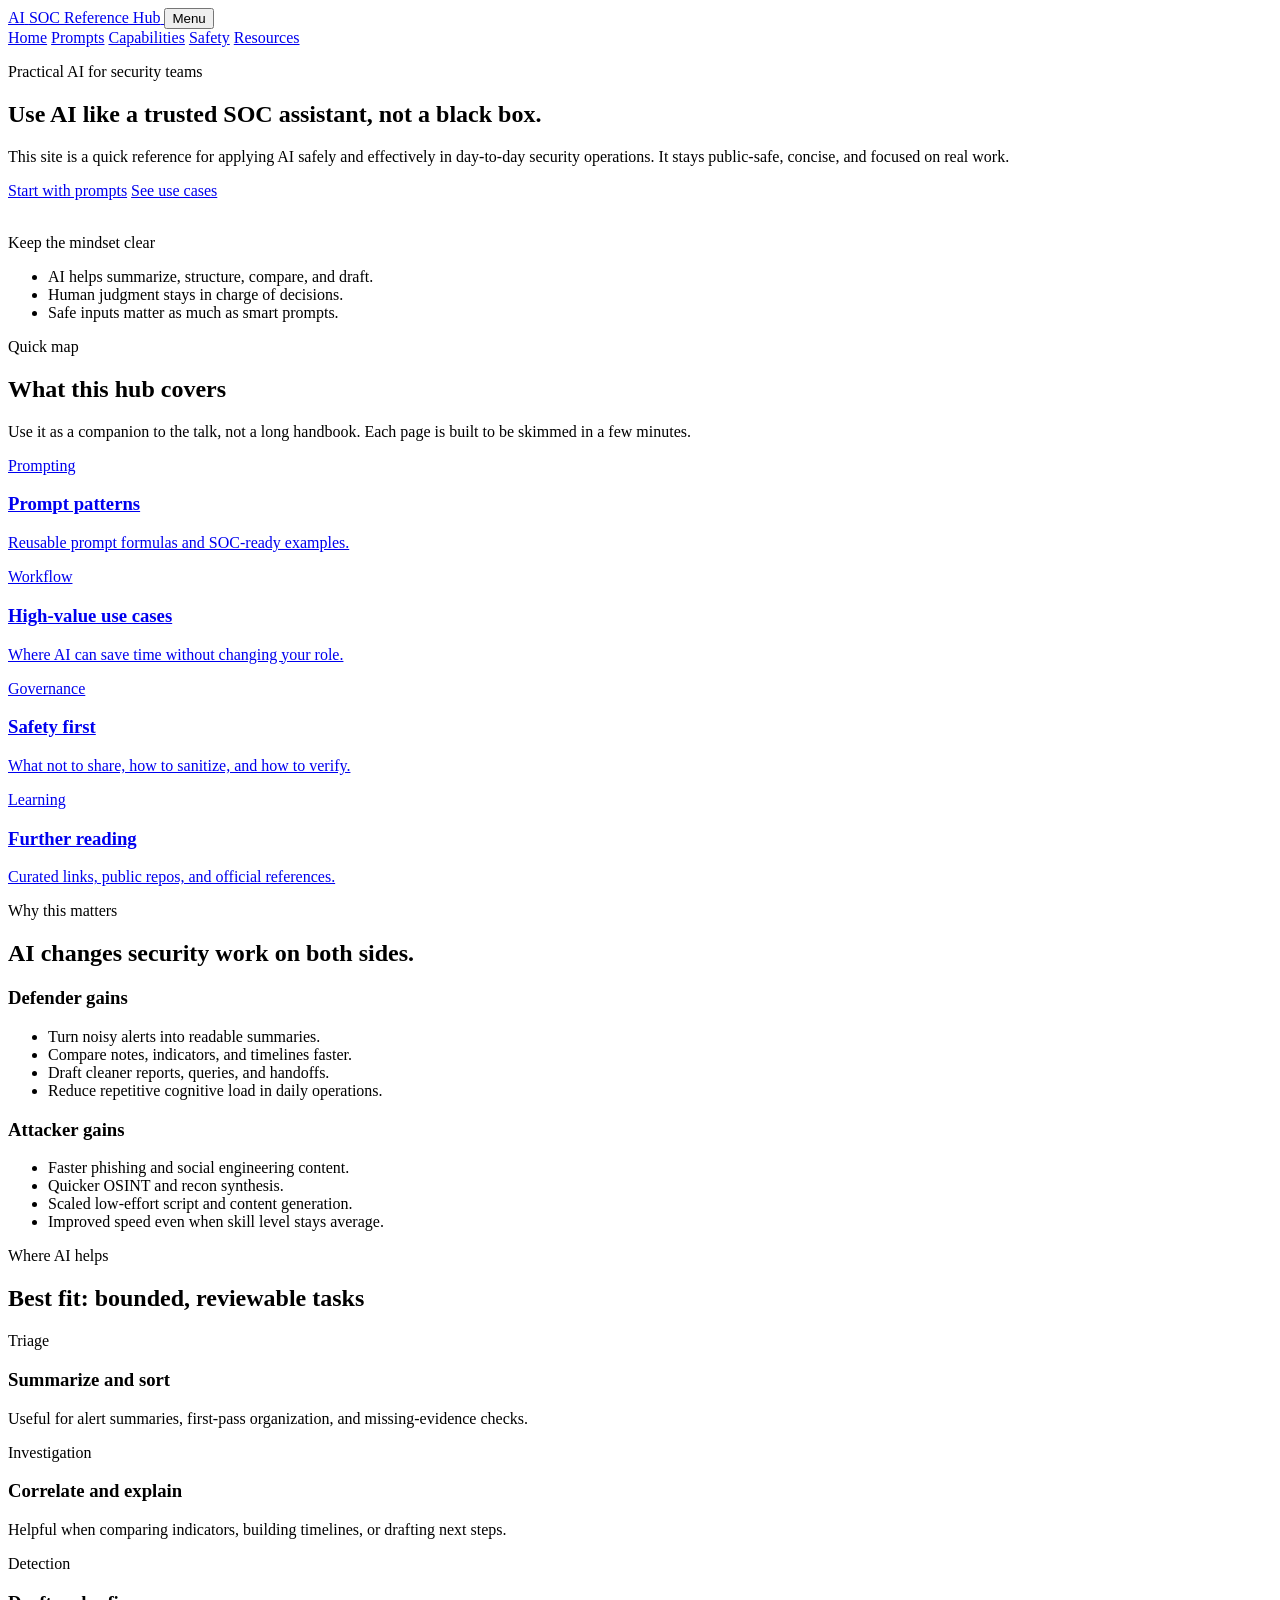
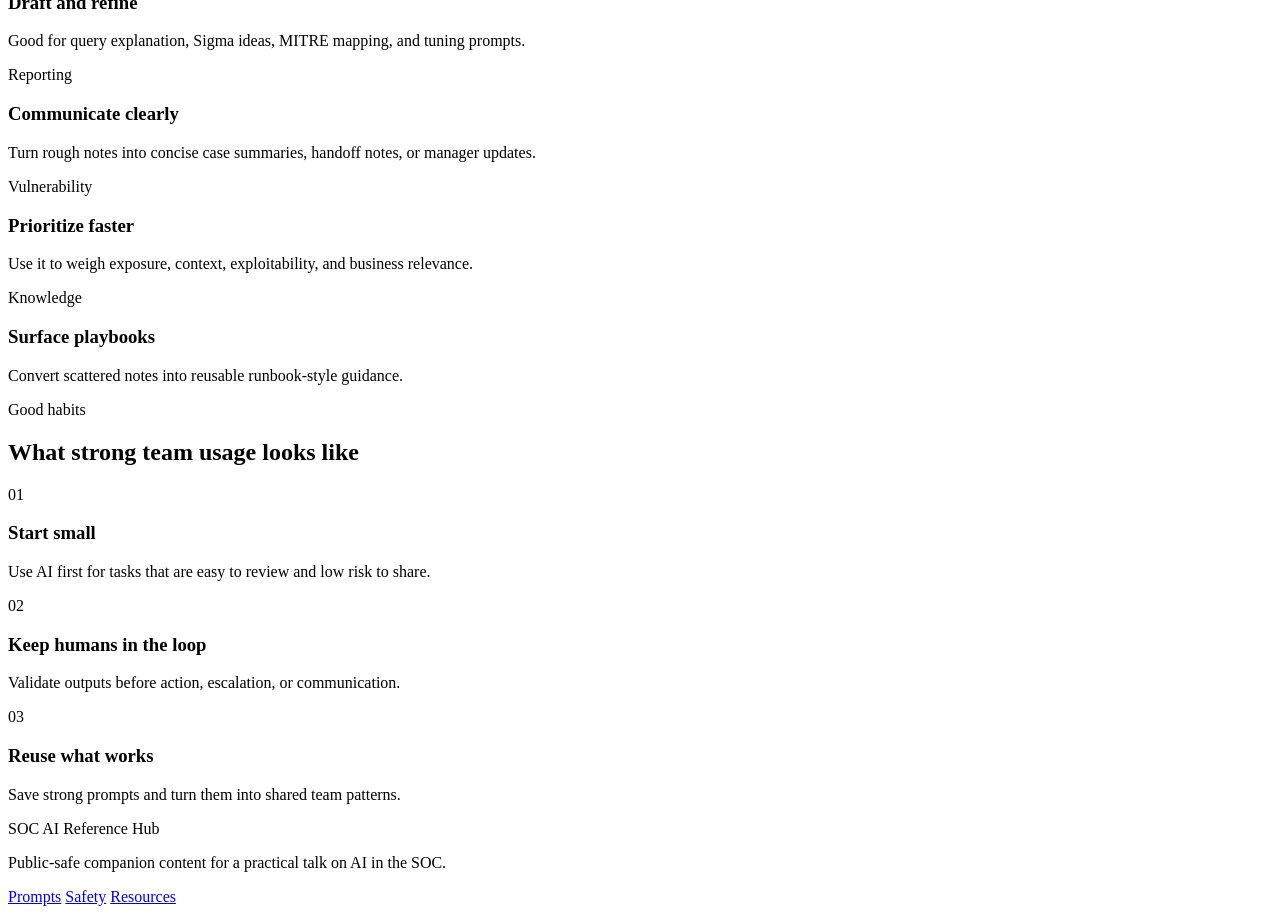
==== index.html @ 1b056420 "Genesis" ====
<!DOCTYPE html>
<html lang="en">
  <head>
    <meta charset="UTF-8" />
    <meta name="viewport" content="width=device-width, initial-scale=1.0" />
    <meta
      name="description"
      content="A concise, public-safe reference site on practical AI use in a SOC environment."
    />
    <title>AI in the SOC | Reference Hub</title>
    <link rel="preconnect" href="https://fonts.googleapis.com" />
    <link rel="preconnect" href="https://fonts.gstatic.com" crossorigin />
    <link
      href="https://fonts.googleapis.com/css2?family=Cormorant+Garamond:wght@500;600;700&family=Inter:wght@400;500;600;700&display=swap"
      rel="stylesheet"
    />
    <link rel="stylesheet" href="assets/css/styles.css" />
  </head>
  <body data-page="home">
    <header class="site-header">
      <div class="container nav-shell">
        <a class="brand" href="index.html">
          <span class="brand-mark">AI</span>
          <span class="brand-text">SOC Reference Hub</span>
        </a>
        <button
          class="nav-toggle"
          type="button"
          aria-expanded="false"
          aria-controls="site-nav"
        >
          Menu
        </button>
        <nav class="site-nav" id="site-nav" aria-label="Primary">
          <a href="index.html" data-nav="home">Home</a>
          <a href="prompts.html" data-nav="prompts">Prompts</a>
          <a href="capabilities.html" data-nav="capabilities">Capabilities</a>
          <a href="safety.html" data-nav="safety">Safety</a>
          <a href="resources.html" data-nav="resources">Resources</a>
        </nav>
      </div>
    </header>

    <main>
      <section class="hero">
        <div class="container hero-grid">
          <div class="hero-copy">
            <p class="eyebrow">Practical AI for security teams</p>
            <h1>Use AI like a trusted SOC assistant, not a black box.</h1>
            <p class="hero-text">
              This site is a quick reference for applying AI safely and
              effectively in day-to-day security operations. It stays public-safe,
              concise, and focused on real work.
            </p>
            <div class="hero-actions">
              <a class="button button-primary" href="prompts.html">Start with prompts</a>
              <a class="button button-secondary" href="capabilities.html">See use cases</a>
            </div>
          </div>
          <aside class="hero-card">
            <img
              src="assets/img/editorial-wave.svg"
              alt=""
              class="hero-illustration"
            />
            <div class="hero-card-inner">
              <p class="mini-heading">Keep the mindset clear</p>
              <ul class="check-list">
                <li>AI helps summarize, structure, compare, and draft.</li>
                <li>Human judgment stays in charge of decisions.</li>
                <li>Safe inputs matter as much as smart prompts.</li>
              </ul>
            </div>
          </aside>
        </div>
      </section>

      <section class="section">
        <div class="container">
          <div class="section-heading">
            <p class="eyebrow">Quick map</p>
            <h2>What this hub covers</h2>
            <p>
              Use it as a companion to the talk, not a long handbook. Each page
              is built to be skimmed in a few minutes.
            </p>
          </div>
          <div class="card-grid card-grid-4">
            <a class="feature-card" href="prompts.html">
              <span class="tag">Prompting</span>
              <h3>Prompt patterns</h3>
              <p>Reusable prompt formulas and SOC-ready examples.</p>
            </a>
            <a class="feature-card" href="capabilities.html">
              <span class="tag">Workflow</span>
              <h3>High-value use cases</h3>
              <p>Where AI can save time without changing your role.</p>
            </a>
            <a class="feature-card" href="safety.html">
              <span class="tag">Governance</span>
              <h3>Safety first</h3>
              <p>What not to share, how to sanitize, and how to verify.</p>
            </a>
            <a class="feature-card" href="resources.html">
              <span class="tag">Learning</span>
              <h3>Further reading</h3>
              <p>Curated links, public repos, and official references.</p>
            </a>
          </div>
        </div>
      </section>

      <section class="section section-muted">
        <div class="container">
          <div class="section-heading">
            <p class="eyebrow">Why this matters</p>
            <h2>AI changes security work on both sides.</h2>
          </div>
          <div class="split-grid">
            <article class="paper-card">
              <h3>Defender gains</h3>
              <ul class="plain-list">
                <li>Turn noisy alerts into readable summaries.</li>
                <li>Compare notes, indicators, and timelines faster.</li>
                <li>Draft cleaner reports, queries, and handoffs.</li>
                <li>Reduce repetitive cognitive load in daily operations.</li>
              </ul>
            </article>
            <article class="paper-card accent-card">
              <h3>Attacker gains</h3>
              <ul class="plain-list">
                <li>Faster phishing and social engineering content.</li>
                <li>Quicker OSINT and recon synthesis.</li>
                <li>Scaled low-effort script and content generation.</li>
                <li>Improved speed even when skill level stays average.</li>
              </ul>
            </article>
          </div>
        </div>
      </section>

      <section class="section">
        <div class="container">
          <div class="section-heading">
            <p class="eyebrow">Where AI helps</p>
            <h2>Best fit: bounded, reviewable tasks</h2>
          </div>
          <div class="card-grid card-grid-3">
            <article class="info-card">
              <span class="tag">Triage</span>
              <h3>Summarize and sort</h3>
              <p>Useful for alert summaries, first-pass organization, and missing-evidence checks.</p>
            </article>
            <article class="info-card">
              <span class="tag">Investigation</span>
              <h3>Correlate and explain</h3>
              <p>Helpful when comparing indicators, building timelines, or drafting next steps.</p>
            </article>
            <article class="info-card">
              <span class="tag">Detection</span>
              <h3>Draft and refine</h3>
              <p>Good for query explanation, Sigma ideas, MITRE mapping, and tuning prompts.</p>
            </article>
            <article class="info-card">
              <span class="tag">Reporting</span>
              <h3>Communicate clearly</h3>
              <p>Turn rough notes into concise case summaries, handoff notes, or manager updates.</p>
            </article>
            <article class="info-card">
              <span class="tag">Vulnerability</span>
              <h3>Prioritize faster</h3>
              <p>Use it to weigh exposure, context, exploitability, and business relevance.</p>
            </article>
            <article class="info-card">
              <span class="tag">Knowledge</span>
              <h3>Surface playbooks</h3>
              <p>Convert scattered notes into reusable runbook-style guidance.</p>
            </article>
          </div>
        </div>
      </section>

      <section class="section section-accent">
        <div class="container">
          <div class="section-heading">
            <p class="eyebrow">Good habits</p>
            <h2>What strong team usage looks like</h2>
          </div>
          <div class="timeline-grid">
            <article class="timeline-step">
              <span class="step-number">01</span>
              <h3>Start small</h3>
              <p>Use AI first for tasks that are easy to review and low risk to share.</p>
            </article>
            <article class="timeline-step">
              <span class="step-number">02</span>
              <h3>Keep humans in the loop</h3>
              <p>Validate outputs before action, escalation, or communication.</p>
            </article>
            <article class="timeline-step">
              <span class="step-number">03</span>
              <h3>Reuse what works</h3>
              <p>Save strong prompts and turn them into shared team patterns.</p>
            </article>
          </div>
        </div>
      </section>
    </main>

    <footer class="site-footer">
      <div class="container footer-grid">
        <div>
          <p class="footer-title">SOC AI Reference Hub</p>
          <p class="footer-copy">
            Public-safe companion content for a practical talk on AI in the SOC.
          </p>
        </div>
        <div class="footer-links">
          <a href="prompts.html">Prompts</a>
          <a href="safety.html">Safety</a>
          <a href="resources.html">Resources</a>
        </div>
      </div>
    </footer>

    <script src="assets/js/site.js"></script>
  </body>
</html>
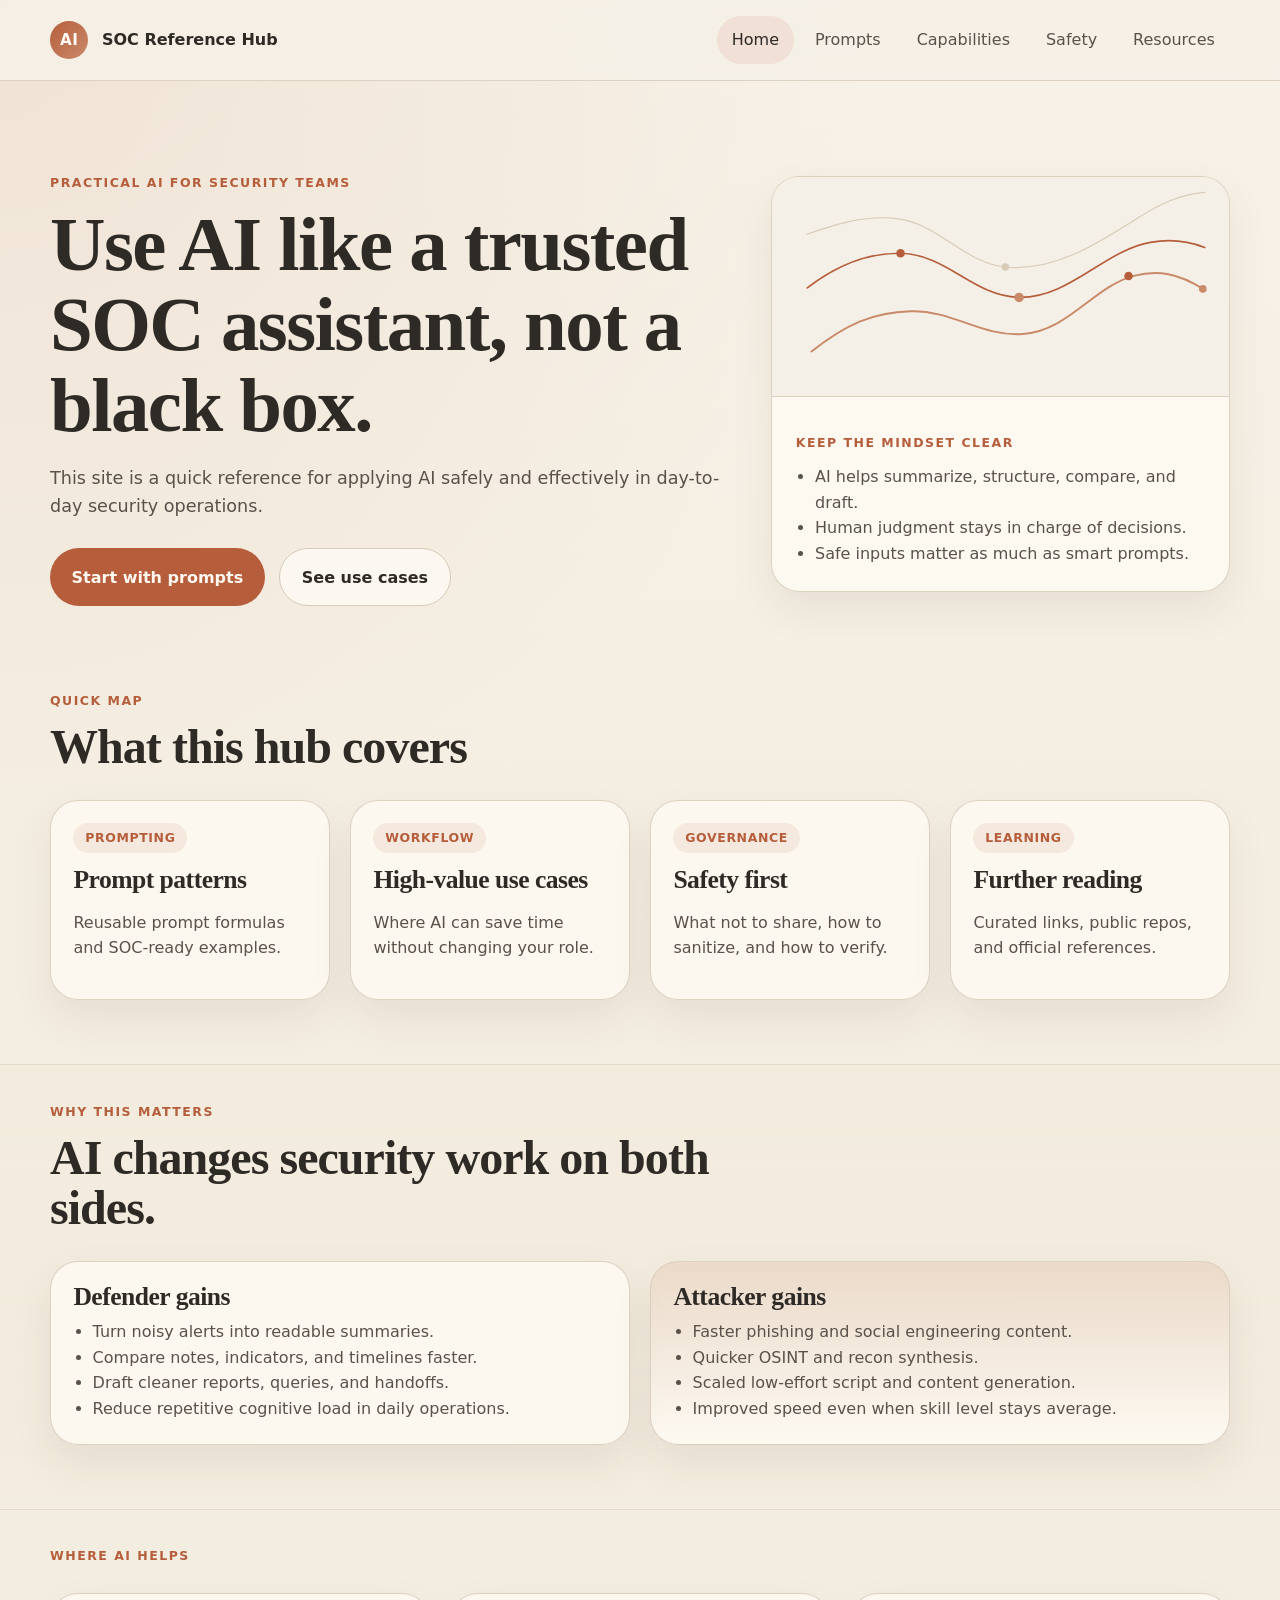
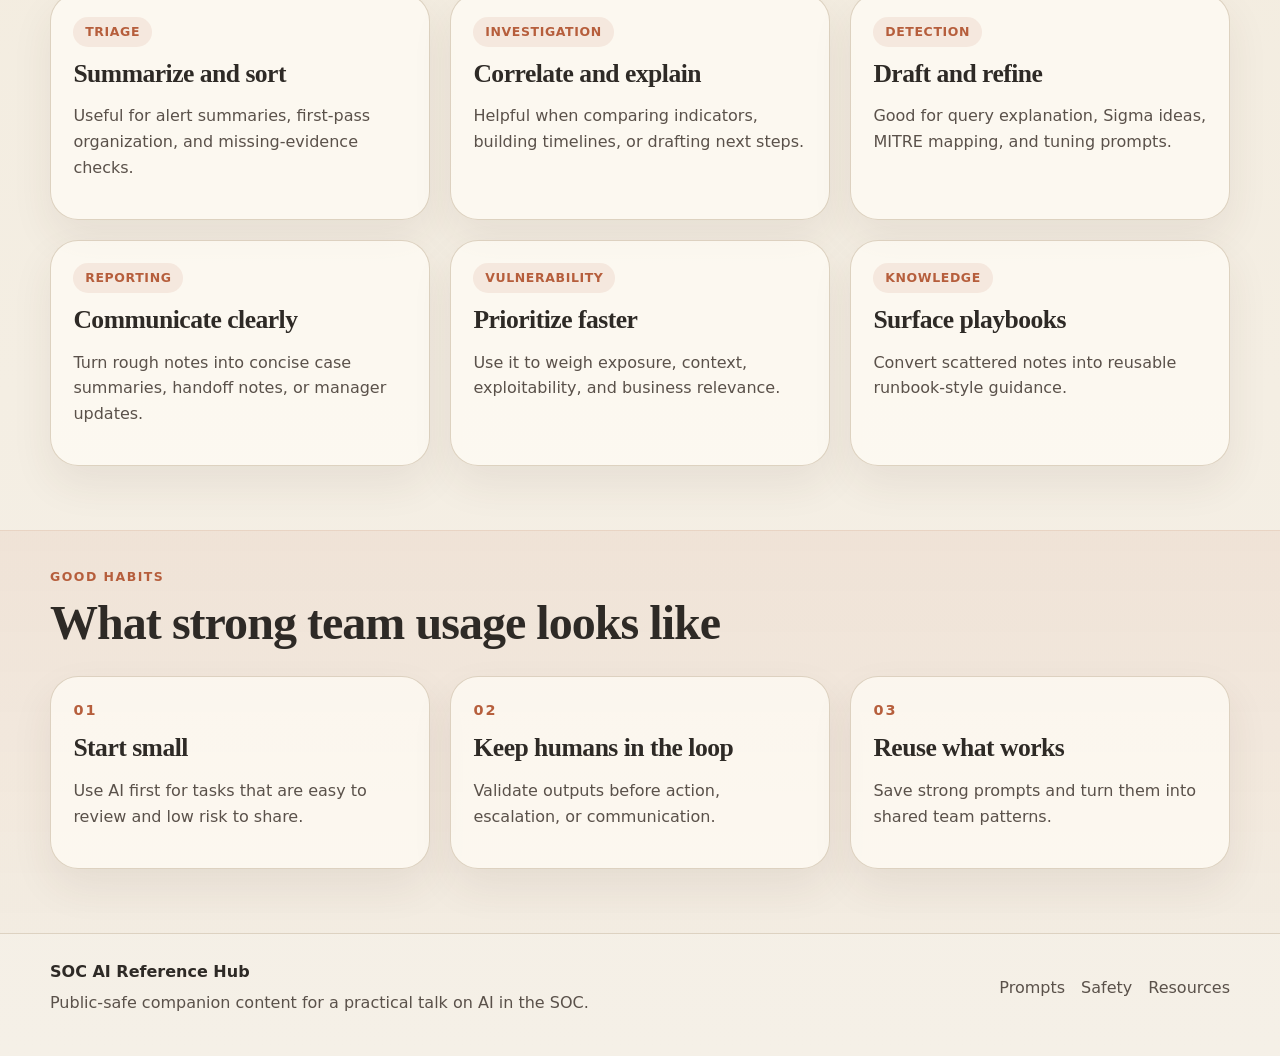
==== commit 67a09130: "Few Updates" ====
--- a/index.html
+++ b/index.html
@@ -49,8 +49,7 @@
             <h1>Use AI like a trusted SOC assistant, not a black box.</h1>
             <p class="hero-text">
               This site is a quick reference for applying AI safely and
-              effectively in day-to-day security operations. It stays public-safe,
-              concise, and focused on real work.
+              effectively in day-to-day security operations.
             </p>
             <div class="hero-actions">
               <a class="button button-primary" href="prompts.html">Start with prompts</a>
@@ -80,10 +79,6 @@
           <div class="section-heading">
             <p class="eyebrow">Quick map</p>
             <h2>What this hub covers</h2>
-            <p>
-              Use it as a companion to the talk, not a long handbook. Each page
-              is built to be skimmed in a few minutes.
-            </p>
           </div>
           <div class="card-grid card-grid-4">
             <a class="feature-card" href="prompts.html">
@@ -143,7 +138,6 @@
         <div class="container">
           <div class="section-heading">
             <p class="eyebrow">Where AI helps</p>
-            <h2>Best fit: bounded, reviewable tasks</h2>
           </div>
           <div class="card-grid card-grid-3">
             <article class="info-card">
--- a/assets/css/styles.css
+++ b/assets/css/styles.css
@@ -0,0 +1,594 @@
+:root {
+  --bg: #f5f0e7;
+  --bg-soft: #f2ebdd;
+  --surface: rgba(255, 252, 246, 0.72);
+  --surface-strong: #fbf7f0;
+  --text: #2e2a26;
+  --text-soft: #5a514a;
+  --accent: #b65e3c;
+  --accent-soft: #c98a6a;
+  --border: #d8cbb8;
+  --shadow: 0 18px 42px rgba(73, 54, 35, 0.08);
+  --radius-lg: 28px;
+  --radius-md: 18px;
+  --radius-sm: 12px;
+  --max-width: 1180px;
+}
+
+*,
+*::before,
+*::after {
+  box-sizing: border-box;
+}
+
+html {
+  scroll-behavior: smooth;
+}
+
+body {
+  margin: 0;
+  font-family: "Inter", system-ui, sans-serif;
+  background:
+    radial-gradient(circle at top left, rgba(201, 138, 106, 0.14), transparent 30%),
+    linear-gradient(180deg, #f7f2e8 0%, #f3ecdf 50%, #f5f0e7 100%);
+  color: var(--text);
+  line-height: 1.6;
+}
+
+img {
+  max-width: 100%;
+  display: block;
+}
+
+a {
+  color: inherit;
+  text-decoration: none;
+}
+
+p,
+li {
+  color: var(--text-soft);
+}
+
+h1,
+h2,
+h3 {
+  font-family: "Cormorant Garamond", Georgia, serif;
+  color: var(--text);
+  line-height: 1.05;
+  margin: 0 0 0.5rem;
+  letter-spacing: -0.02em;
+}
+
+h1 {
+  font-size: clamp(3rem, 6vw, 5.2rem);
+}
+
+h2 {
+  font-size: clamp(2rem, 4vw, 3rem);
+}
+
+h3 {
+  font-size: clamp(1.4rem, 2vw, 1.8rem);
+}
+
+pre {
+  margin: 0;
+  white-space: pre-wrap;
+  font-family: "Inter", system-ui, sans-serif;
+  font-size: 0.96rem;
+  line-height: 1.7;
+}
+
+.container {
+  width: min(calc(100% - 2rem), var(--max-width));
+  margin: 0 auto;
+}
+
+.narrow {
+  width: min(calc(100% - 2rem), 780px);
+}
+
+.site-header {
+  position: sticky;
+  top: 0;
+  z-index: 20;
+  background: rgba(245, 240, 231, 0.9);
+  border-bottom: 1px solid rgba(216, 203, 184, 0.8);
+  backdrop-filter: blur(16px);
+}
+
+.nav-shell {
+  display: flex;
+  align-items: center;
+  justify-content: space-between;
+  gap: 1.5rem;
+  padding: 1rem 0;
+}
+
+.brand {
+  display: inline-flex;
+  align-items: center;
+  gap: 0.85rem;
+  font-weight: 600;
+}
+
+.brand-mark {
+  display: inline-grid;
+  place-items: center;
+  width: 2.4rem;
+  height: 2.4rem;
+  border-radius: 50%;
+  background: linear-gradient(135deg, var(--accent), var(--accent-soft));
+  color: #fffaf3;
+  font-size: 0.95rem;
+  letter-spacing: 0.04em;
+}
+
+.brand-text {
+  color: var(--text);
+}
+
+.site-nav {
+  display: flex;
+  align-items: center;
+  gap: 0.35rem;
+}
+
+.site-nav a {
+  padding: 0.7rem 0.95rem;
+  border-radius: 999px;
+  color: var(--text-soft);
+  transition: background-color 180ms ease, color 180ms ease;
+}
+
+.site-nav a:hover,
+.site-nav a.is-active {
+  background: rgba(182, 94, 60, 0.1);
+  color: var(--text);
+}
+
+.nav-toggle {
+  display: none;
+  border: 1px solid var(--border);
+  border-radius: 999px;
+  background: var(--surface-strong);
+  color: var(--text);
+  padding: 0.7rem 1rem;
+  font: inherit;
+}
+
+.hero,
+.page-hero {
+  padding: 5rem 0 3rem;
+}
+
+.hero-grid,
+.split-grid,
+.footer-grid,
+.timeline-grid,
+.card-grid,
+.prompt-grid,
+.resource-grid,
+.capability-grid {
+  display: grid;
+  gap: 1.25rem;
+}
+
+.hero-grid {
+  grid-template-columns: 1.2fr 0.8fr;
+  align-items: center;
+  gap: 2rem;
+}
+
+.hero-copy {
+  max-width: 680px;
+}
+
+.hero-text {
+  font-size: 1.1rem;
+  max-width: 62ch;
+  margin-bottom: 1.75rem;
+}
+
+.eyebrow,
+.mini-heading {
+  text-transform: uppercase;
+  letter-spacing: 0.12em;
+  font-size: 0.78rem;
+  font-weight: 700;
+  color: var(--accent);
+  margin-bottom: 0.7rem;
+}
+
+.hero-actions {
+  display: flex;
+  flex-wrap: wrap;
+  gap: 0.9rem;
+}
+
+.button {
+  display: inline-flex;
+  align-items: center;
+  justify-content: center;
+  padding: 0.95rem 1.35rem;
+  border-radius: 999px;
+  font-weight: 600;
+  transition: transform 180ms ease, background-color 180ms ease;
+}
+
+.button:hover {
+  transform: translateY(-1px);
+}
+
+.button-primary {
+  background: var(--accent);
+  color: #fff8f1;
+}
+
+.button-secondary {
+  background: rgba(255, 252, 246, 0.78);
+  border: 1px solid var(--border);
+}
+
+.hero-card,
+.feature-card,
+.paper-card,
+.info-card,
+.prompt-card,
+.capability-card,
+.resource-card,
+.timeline-step,
+.formula-card {
+  background: var(--surface);
+  border: 1px solid rgba(216, 203, 184, 0.85);
+  border-radius: var(--radius-lg);
+  box-shadow: var(--shadow);
+}
+
+.hero-card {
+  overflow: hidden;
+}
+
+.hero-illustration {
+  width: 100%;
+  height: 220px;
+  object-fit: cover;
+  border-bottom: 1px solid rgba(216, 203, 184, 0.85);
+}
+
+.hero-card-inner {
+  padding: 1.5rem;
+}
+
+.check-list,
+.plain-list {
+  margin: 0;
+  padding-left: 1.2rem;
+}
+
+.section {
+  padding: 1.5rem 0 4rem;
+}
+
+.section-heading {
+  max-width: 720px;
+  margin-bottom: 1.7rem;
+}
+
+.section-muted {
+  background: linear-gradient(180deg, rgba(242, 235, 221, 0.65), rgba(242, 235, 221, 0.28));
+  border-top: 1px solid rgba(216, 203, 184, 0.55);
+  border-bottom: 1px solid rgba(216, 203, 184, 0.55);
+}
+
+.section-accent {
+  background: linear-gradient(180deg, rgba(182, 94, 60, 0.08), rgba(201, 138, 106, 0.04));
+  border-top: 1px solid rgba(182, 94, 60, 0.16);
+}
+
+.card-grid-4 {
+  grid-template-columns: repeat(4, minmax(0, 1fr));
+}
+
+.card-grid-3,
+.prompt-grid,
+.resource-grid {
+  grid-template-columns: repeat(3, minmax(0, 1fr));
+}
+
+.split-grid {
+  grid-template-columns: repeat(2, minmax(0, 1fr));
+}
+
+.timeline-grid {
+  grid-template-columns: repeat(3, minmax(0, 1fr));
+}
+
+.capability-grid {
+  grid-template-columns: repeat(2, minmax(0, 1fr));
+}
+
+.feature-card,
+.info-card,
+.prompt-card,
+.capability-card,
+.resource-card,
+.timeline-step,
+.formula-card,
+.paper-card {
+  padding: 1.4rem;
+}
+
+.feature-card,
+.resource-card {
+  transition: transform 180ms ease, border-color 180ms ease;
+}
+
+.feature-card:hover,
+.resource-card:hover {
+  transform: translateY(-2px);
+  border-color: rgba(182, 94, 60, 0.45);
+}
+
+.accent-card {
+  background: linear-gradient(180deg, rgba(201, 138, 106, 0.18), rgba(255, 252, 246, 0.82));
+}
+
+.tag {
+  display: inline-flex;
+  align-items: center;
+  gap: 0.4rem;
+  width: fit-content;
+  padding: 0.32rem 0.74rem;
+  margin-bottom: 0.85rem;
+  border-radius: 999px;
+  background: rgba(182, 94, 60, 0.1);
+  color: var(--accent);
+  font-size: 0.78rem;
+  font-weight: 700;
+  letter-spacing: 0.05em;
+  text-transform: uppercase;
+}
+
+.timeline-step {
+  position: relative;
+  overflow: hidden;
+}
+
+.step-number {
+  display: block;
+  margin-bottom: 0.8rem;
+  font-size: 0.9rem;
+  font-weight: 700;
+  color: var(--accent);
+  letter-spacing: 0.14em;
+}
+
+.formula-card {
+  text-align: center;
+  padding: 2rem;
+}
+
+.prompt-card-top {
+  display: flex;
+  align-items: center;
+  justify-content: space-between;
+  gap: 1rem;
+  margin-bottom: 0.5rem;
+}
+
+.prompt-card pre {
+  max-height: 26rem;
+  overflow: auto;
+  padding: 1rem;
+  background: rgba(255, 250, 244, 0.74);
+  border: 1px solid rgba(216, 203, 184, 0.78);
+  border-radius: var(--radius-md);
+}
+
+.spotlight-prompt {
+  position: relative;
+  overflow: hidden;
+  background:
+    linear-gradient(135deg, rgba(255, 252, 246, 0.88), rgba(201, 138, 106, 0.13)),
+    var(--surface);
+  border-color: rgba(182, 94, 60, 0.34);
+}
+
+.spotlight-prompt::before {
+  content: "";
+  position: absolute;
+  inset: 0;
+  pointer-events: none;
+  background: radial-gradient(circle at top right, rgba(182, 94, 60, 0.16), transparent 32%);
+}
+
+.spotlight-prompt > * {
+  position: relative;
+}
+
+.spotlight-prompt pre {
+  max-height: 32rem;
+  background: rgba(255, 250, 244, 0.84);
+}
+
+.copy-button,
+.filter-chip {
+  border: 1px solid rgba(216, 203, 184, 0.95);
+  border-radius: 999px;
+  background: #fffaf4;
+  color: var(--text);
+  padding: 0.55rem 0.95rem;
+  font: inherit;
+  cursor: pointer;
+  transition: background-color 180ms ease, color 180ms ease, border-color 180ms ease;
+}
+
+.copy-button:hover,
+.filter-chip:hover,
+.filter-chip.is-active {
+  background: rgba(182, 94, 60, 0.12);
+  border-color: rgba(182, 94, 60, 0.4);
+}
+
+.copy-button.is-copied {
+  background: rgba(92, 137, 96, 0.14);
+  border-color: rgba(92, 137, 96, 0.28);
+}
+
+.accordion-group {
+  display: grid;
+  gap: 0.9rem;
+}
+
+.accordion {
+  background: var(--surface);
+  border: 1px solid rgba(216, 203, 184, 0.95);
+  border-radius: var(--radius-md);
+  padding: 1rem 1.15rem;
+  box-shadow: var(--shadow);
+}
+
+.accordion summary {
+  cursor: pointer;
+  font-weight: 600;
+  color: var(--text);
+  list-style: none;
+}
+
+.accordion summary::-webkit-details-marker {
+  display: none;
+}
+
+.accordion summary::after {
+  content: "+";
+  float: right;
+  color: var(--accent);
+}
+
+.accordion[open] summary::after {
+  content: "–";
+}
+
+.accordion p {
+  margin: 0.8rem 0 0;
+}
+
+.inline-link,
+.resource-card a {
+  color: var(--accent);
+  font-weight: 600;
+}
+
+.filter-bar {
+  display: flex;
+  flex-wrap: wrap;
+  gap: 0.75rem;
+  margin-bottom: 1.2rem;
+}
+
+.resource-card.is-hidden {
+  display: none;
+}
+
+.site-footer {
+  padding: 1.6rem 0 2.5rem;
+  border-top: 1px solid rgba(216, 203, 184, 0.8);
+}
+
+.footer-grid {
+  grid-template-columns: 1fr auto;
+  align-items: center;
+}
+
+.footer-title {
+  margin: 0 0 0.35rem;
+  color: var(--text);
+  font-weight: 700;
+}
+
+.footer-copy {
+  margin: 0;
+}
+
+.footer-links {
+  display: flex;
+  flex-wrap: wrap;
+  gap: 1rem;
+}
+
+.footer-links a {
+  color: var(--text-soft);
+}
+
+@media (max-width: 980px) {
+  .hero-grid,
+  .split-grid,
+  .card-grid-4,
+  .card-grid-3,
+  .prompt-grid,
+  .resource-grid,
+  .capability-grid,
+  .timeline-grid,
+  .footer-grid {
+    grid-template-columns: 1fr;
+  }
+
+  .hero {
+    padding-top: 3.8rem;
+  }
+
+  .site-nav {
+    position: absolute;
+    top: calc(100% + 0.6rem);
+    right: 1rem;
+    left: 1rem;
+    display: none;
+    flex-direction: column;
+    align-items: stretch;
+    gap: 0.2rem;
+    padding: 0.8rem;
+    background: rgba(255, 250, 244, 0.97);
+    border: 1px solid rgba(216, 203, 184, 0.95);
+    border-radius: 24px;
+    box-shadow: var(--shadow);
+  }
+
+  .site-nav.is-open {
+    display: flex;
+  }
+
+  .nav-toggle {
+    display: inline-flex;
+  }
+}
+
+@media (max-width: 640px) {
+  .container,
+  .narrow {
+    width: min(calc(100% - 1.2rem), var(--max-width));
+  }
+
+  .section {
+    padding: 1.2rem 0 3rem;
+  }
+
+  .hero,
+  .page-hero {
+    padding: 4rem 0 2rem;
+  }
+
+  .hero-actions,
+  .filter-bar,
+  .footer-links {
+    flex-direction: column;
+    align-items: stretch;
+  }
+
+  .button,
+  .copy-button,
+  .filter-chip {
+    justify-content: center;
+  }
+}
